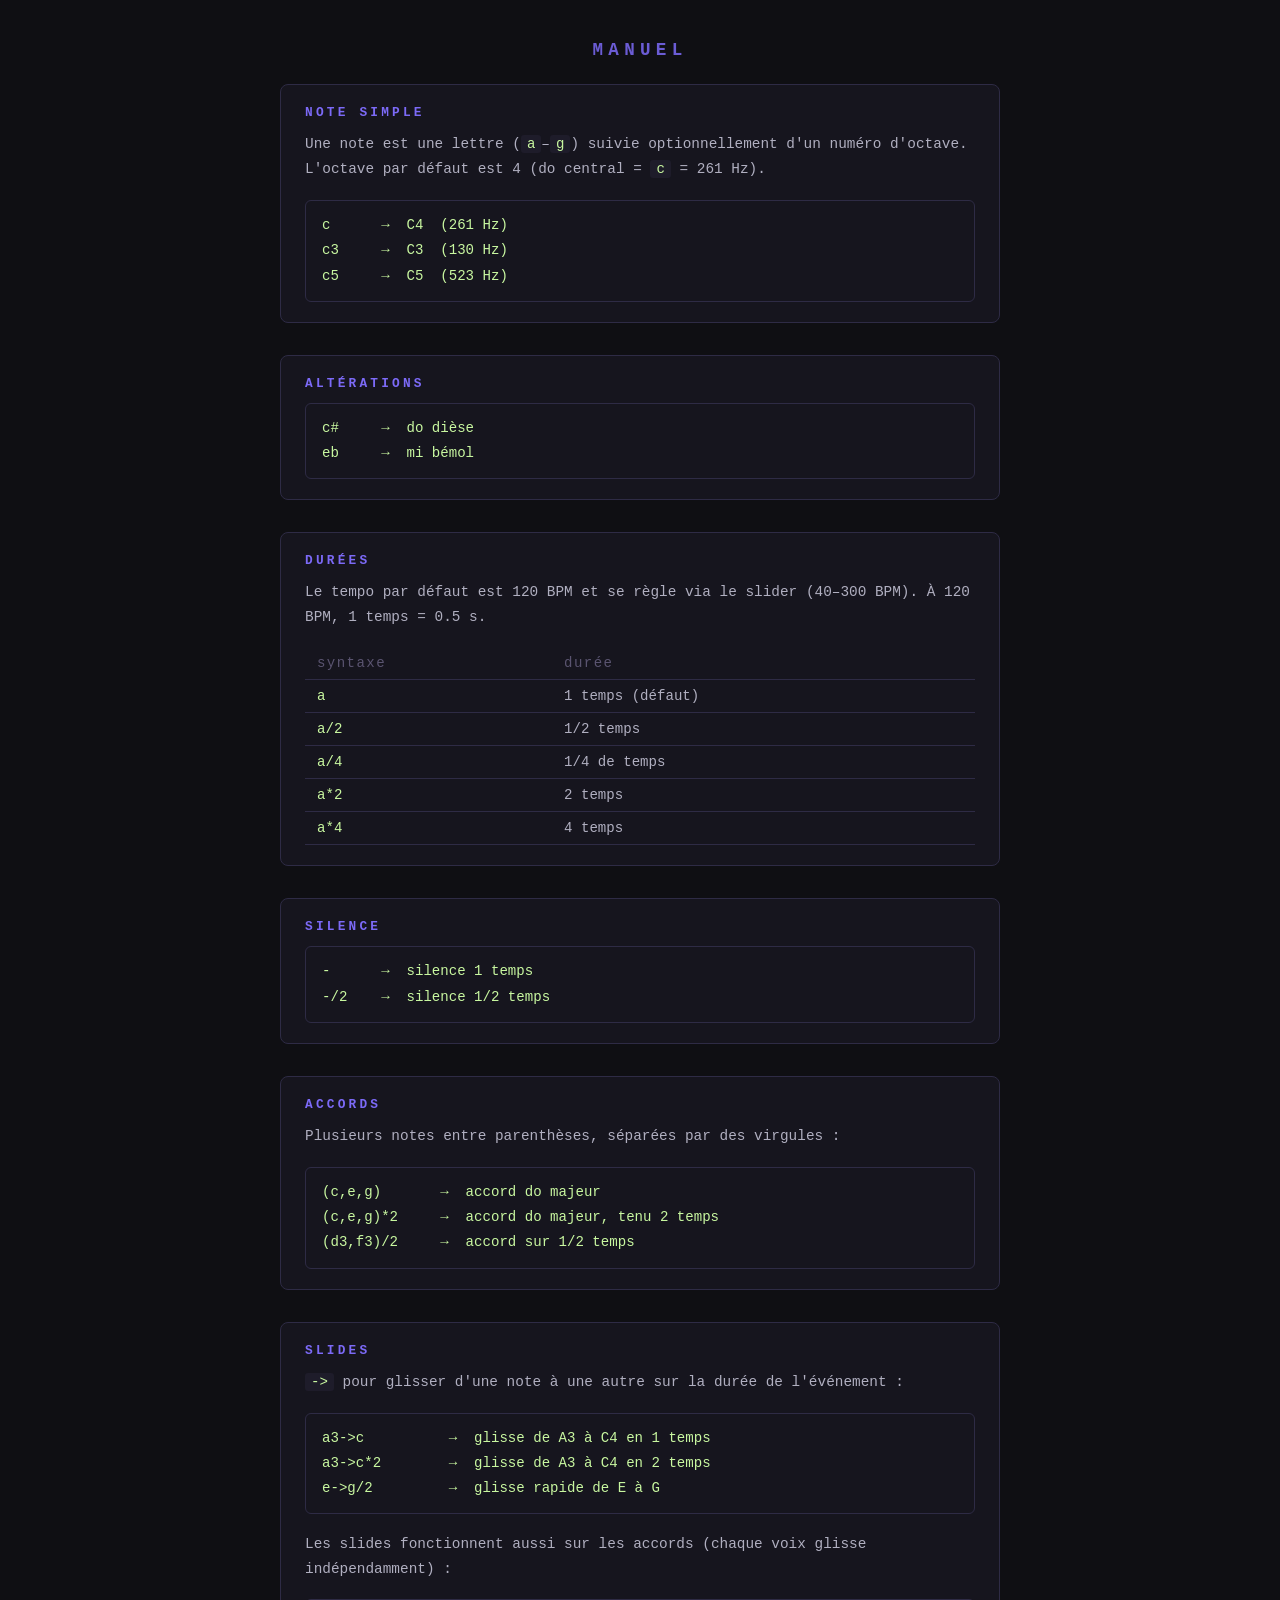
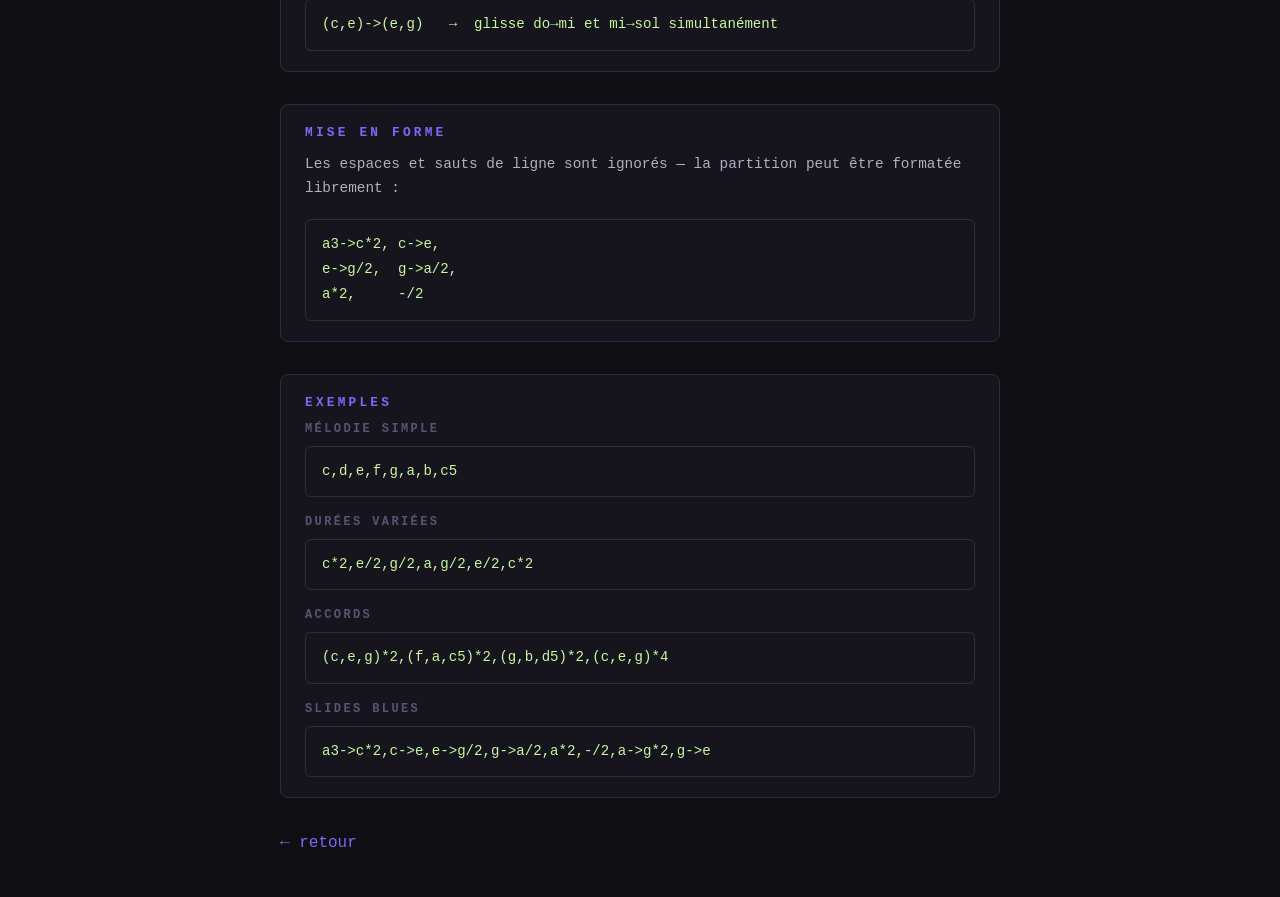
==== manuel.html @ 3284d3ad "yey" ====
<html>
<head>
  <title>manuel — bbdzbp musik</title>
  <link rel="stylesheet" href="./css/index.css">
  <link rel="stylesheet" href="./css/manuel.css">
</head>
<body>
  <h1>manuel</h1>
  <div class="content">

    <div class="block">
      <h2>Note simple</h2>
      <p>Une note est une lettre (<code>a</code>–<code>g</code>) suivie optionnellement d'un numéro d'octave. L'octave par défaut est 4 (do central = <code>c</code> = 261 Hz).</p>
      <br>
      <div class="code-block">c      →  C4  (261 Hz)
c3     →  C3  (130 Hz)
c5     →  C5  (523 Hz)</div>
    </div>

    <div class="block">
      <h2>Altérations</h2>
      <div class="code-block">c#     →  do dièse
eb     →  mi bémol</div>
    </div>

    <div class="block">
      <h2>Durées</h2>
      <p>Le tempo par défaut est 120 BPM et se règle via le slider (40–300 BPM). À 120 BPM, 1 temps = 0.5 s.</p>
      <br>
      <table>
        <tr><th>syntaxe</th><th>durée</th></tr>
        <tr><td>a</td><td>1 temps (défaut)</td></tr>
        <tr><td>a/2</td><td>1/2 temps</td></tr>
        <tr><td>a/4</td><td>1/4 de temps</td></tr>
        <tr><td>a*2</td><td>2 temps</td></tr>
        <tr><td>a*4</td><td>4 temps</td></tr>
      </table>
    </div>

    <div class="block">
      <h2>Silence</h2>
      <div class="code-block">-      →  silence 1 temps
-/2    →  silence 1/2 temps</div>
    </div>

    <div class="block">
      <h2>Accords</h2>
      <p>Plusieurs notes entre parenthèses, séparées par des virgules :</p>
      <br>
      <div class="code-block">(c,e,g)       →  accord do majeur
(c,e,g)*2     →  accord do majeur, tenu 2 temps
(d3,f3)/2     →  accord sur 1/2 temps</div>
    </div>

    <div class="block">
      <h2>Slides</h2>
      <p><code>-></code> pour glisser d'une note à une autre sur la durée de l'événement :</p>
      <br>
      <div class="code-block">a3->c          →  glisse de A3 à C4 en 1 temps
a3->c*2        →  glisse de A3 à C4 en 2 temps
e->g/2         →  glisse rapide de E à G</div>
      <br>
      <p>Les slides fonctionnent aussi sur les accords (chaque voix glisse indépendamment) :</p>
      <br>
      <div class="code-block">(c,e)->(e,g)   →  glisse do→mi et mi→sol simultanément</div>
    </div>

    <div class="block">
      <h2>Mise en forme</h2>
      <p>Les espaces et sauts de ligne sont ignorés — la partition peut être formatée librement :</p>
      <br>
      <div class="code-block">a3->c*2, c->e,
e->g/2,  g->a/2,
a*2,     -/2</div>
    </div>

    <div class="block">
      <h2>Exemples</h2>
      <h3>Mélodie simple</h3>
      <div class="code-block">c,d,e,f,g,a,b,c5</div>
      <br>
      <h3>Durées variées</h3>
      <div class="code-block">c*2,e/2,g/2,a,g/2,e/2,c*2</div>
      <br>
      <h3>Accords</h3>
      <div class="code-block">(c,e,g)*2,(f,a,c5)*2,(g,b,d5)*2,(c,e,g)*4</div>
      <br>
      <h3>Slides blues</h3>
      <div class="code-block">a3->c*2,c->e,e->g/2,g->a/2,a*2,-/2,a->g*2,g->e</div>
    </div>

    <p><a href="./index.html">← retour</a></p>

  </div>
</body>
</html>
---- css/index.css ----
* { box-sizing: border-box; margin: 0; padding: 0; }

body {
  background: #0f0f13;
  color: #e0dfe8;
  font-family: 'Courier New', monospace;
  display: flex;
  flex-direction: column;
  align-items: center;
  min-height: 100vh;
  padding: 40px 20px;
  gap: 24px;
}

a {
  color: #7c6af7;
  font-size: 1rem;
  text-decoration: none;
  border: 1px solid #7c6af7;
  border-radius: 50%;
  width: 28px;
  height: 28px;
  display: flex;
  align-items: center;
  justify-content: center;
  transition: background 0.15s, color 0.15s;
}

a:hover {
  background: #7c6af7;
  color: #fff;
}

.header {
  display: grid;
  grid-template-columns: 1fr auto 1fr;
  align-items: center;
  width: 100%;
  max-width: 720px;
}

.header a {
  justify-self: end;
}

#partition-select {
  width: fit-content;
  background: #1e1c2a;
  color: #e0dfe8;
  border: 1px solid #2e2b45;
  border-radius: 6px;
  padding: 4px 8px;
  font-family: 'Courier New', monospace;
  font-size: 0.8rem;
  outline: none;
  cursor: pointer;
  transition: border-color 0.15s;
}

#partition-select:hover,
#partition-select:focus {
  border-color: #7c6af7;
}


#beat-dot {
  width: 14px;
  height: 14px;
  border-radius: 50%;
  background: #7c6af7;
  box-shadow: 0 0 8px #7c6af7;
  transform: scale(1);
  opacity: 0.3;
}

h1 {
  font-size: 1.1rem;
  letter-spacing: 0.3em;
  text-transform: uppercase;
  color: #7c6af7;
  opacity: 0.85;
}

#partition {
  width: 100%;
  max-width: 720px;
  height: 260px;
  background: #16151e;
  color: #c8f7a0;
  border: 1px solid #2e2b45;
  border-radius: 8px;
  padding: 16px;
  font-family: 'Courier New', monospace;
  font-size: 0.95rem;
  line-height: 1.7;
  resize: vertical;
  outline: none;
  transition: border-color 0.2s;
}

#partition:focus {
  border-color: #7c6af7;
}

#partition-display {
  width: 100%;
  max-width: 720px;
  height: 260px;
  background: #16151e;
  color: #c8f7a0;
  border: 1px solid #2e2b45;
  border-radius: 8px;
  padding: 16px;
  font-family: 'Courier New', monospace;
  font-size: 0.95rem;
  line-height: 1.7;
  white-space: pre-wrap;
  word-break: break-all;
  overflow-y: auto;
  display: none;
}

#partition-display mark {
  background: rgba(124, 106, 247, 0.25);
  color: #fff;
  font-weight: bold;
  border-radius: 3px;
  padding: 0 2px;
  text-shadow: 0 0 8px rgba(124, 106, 247, 0.6);
}

.controls {
  display: flex;
  gap: 12px;
  align-items: center;
}

.tempo {
  display: flex;
  align-items: center;
  gap: 8px;
}

.tempo input[type="range"] {
  -webkit-appearance: none;
  appearance: none;
  width: 100px;
  height: 3px;
  background: #2e2b45;
  border-radius: 2px;
  outline: none;
  cursor: pointer;
}

.tempo input[type="range"]::-webkit-slider-thumb {
  -webkit-appearance: none;
  width: 14px;
  height: 14px;
  border-radius: 50%;
  background: #7c6af7;
  cursor: pointer;
  transition: background 0.15s;
}

.tempo input[type="range"]::-webkit-slider-thumb:hover {
  background: #fff;
}

#tempo-label {
  font-size: 0.8rem;
  color: #7c6af7;
  min-width: 60px;
}

button {
  background: #1e1c2a;
  color: #e0dfe8;
  border: 1px solid #2e2b45;
  border-radius: 6px;
  padding: 10px 22px;
  font-family: 'Courier New', monospace;
  font-size: 0.85rem;
  letter-spacing: 0.1em;
  cursor: pointer;
  transition: background 0.15s, border-color 0.15s, color 0.15s;
}

button:hover {
  background: #2a2740;
  border-color: #7c6af7;
  color: #fff;
}

button:active {
  background: #7c6af7;
  color: #fff;
}
---- css/manuel.css ----
.content {
  width: 100%;
  max-width: 720px;
  display: flex;
  flex-direction: column;
  gap: 32px;
}

h2 {
  font-size: 0.8rem;
  letter-spacing: 0.25em;
  text-transform: uppercase;
  color: #7c6af7;
  margin-bottom: 12px;
}

h3 {
  font-size: 0.75rem;
  letter-spacing: 0.2em;
  text-transform: uppercase;
  color: #5a5470;
  margin-bottom: 10px;
}

p {
  font-size: 0.9rem;
  line-height: 1.7;
  color: #b0afc0;
}

pre, code {
  font-family: 'Courier New', monospace;
}

code {
  background: #1e1c2a;
  color: #c8f7a0;
  padding: 1px 6px;
  border-radius: 3px;
  font-size: 0.88rem;
}

.block {
  background: #16151e;
  border: 1px solid #2e2b45;
  border-radius: 8px;
  padding: 20px 24px;
}

.code-block {
  background: #16151e;
  border: 1px solid #2e2b45;
  border-radius: 6px;
  padding: 12px 16px;
  color: #c8f7a0;
  font-size: 0.88rem;
  line-height: 1.8;
  white-space: pre;
  overflow-x: auto;
}

table {
  width: 100%;
  border-collapse: collapse;
  font-size: 0.88rem;
}

td, th {
  padding: 8px 12px;
  text-align: left;
  border-bottom: 1px solid #2e2b45;
}

th {
  color: #5a5470;
  font-weight: normal;
  letter-spacing: 0.1em;
}

td:first-child {
  color: #c8f7a0;
}

td:last-child {
  color: #b0afc0;
}

a {
  color: #7c6af7;
  text-decoration: none;
  border: none;
  width: auto;
  height: auto;
  border-radius: 0;
  display: inline;
}

a:hover {
  text-decoration: underline;
  background: none;
  color: #7c6af7;
}
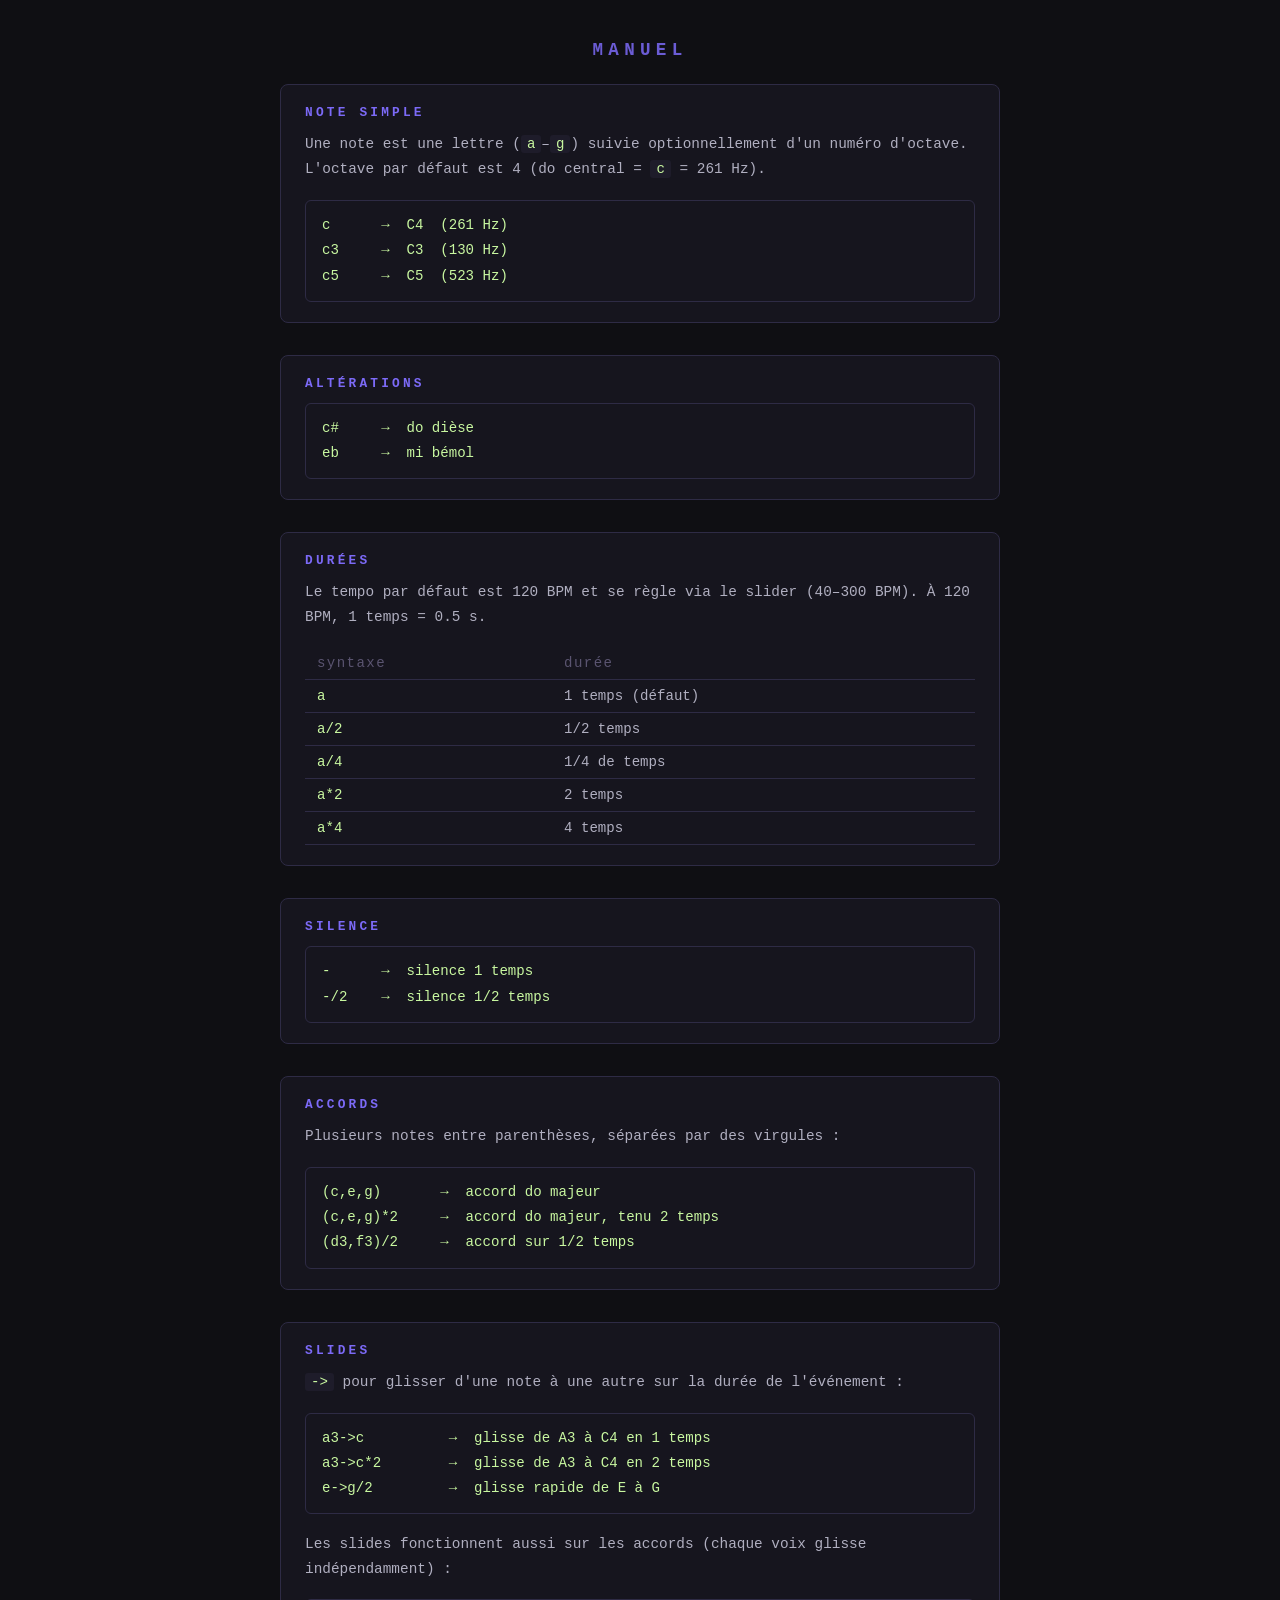
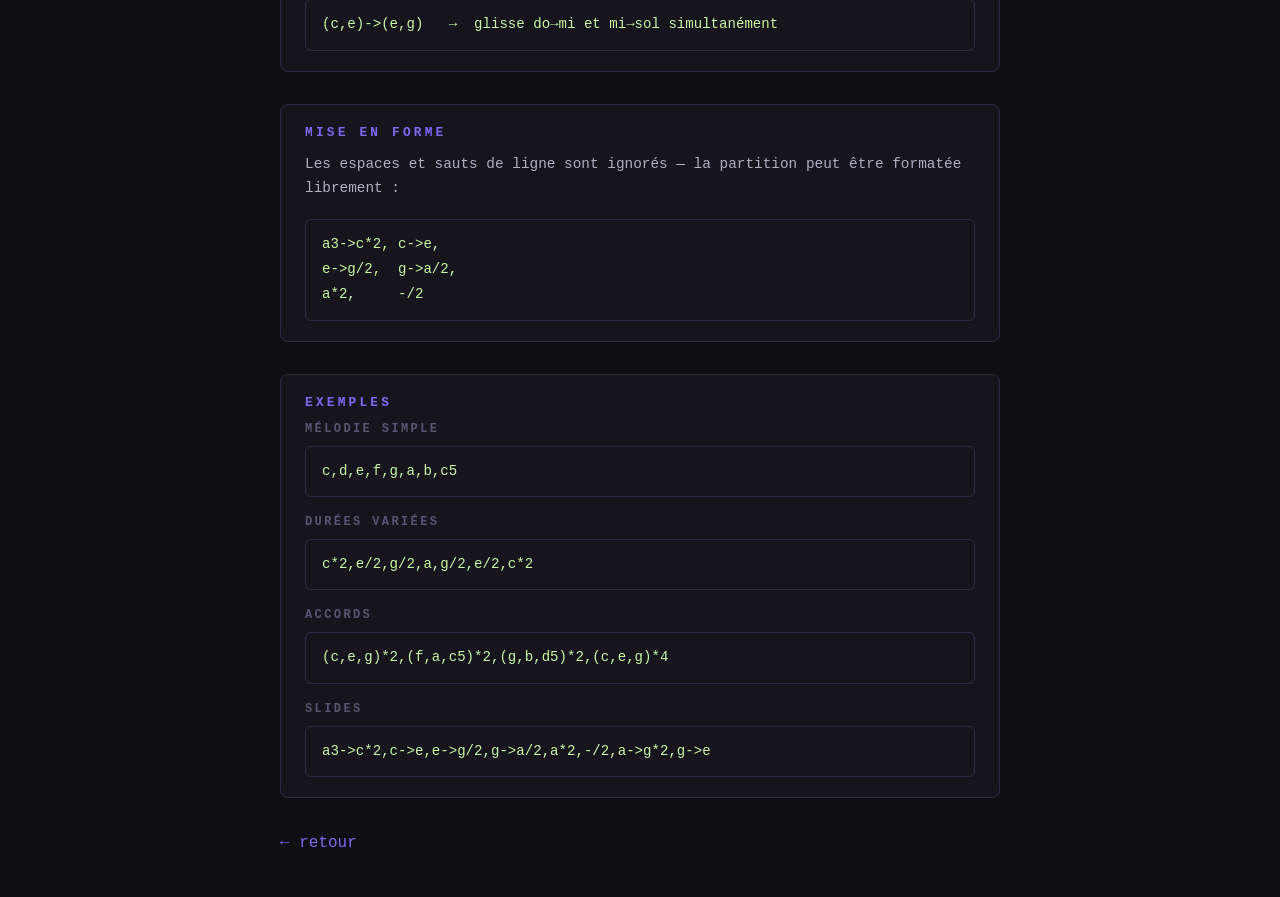
==== commit 865ad701: "update slides" ====
--- a/manuel.html
+++ b/manuel.html
@@ -85,7 +85,7 @@
       <h3>Accords</h3>
       <div class="code-block">(c,e,g)*2,(f,a,c5)*2,(g,b,d5)*2,(c,e,g)*4</div>
       <br>
-      <h3>Slides blues</h3>
+      <h3>Slides</h3>
       <div class="code-block">a3->c*2,c->e,e->g/2,g->a/2,a*2,-/2,a->g*2,g->e</div>
     </div>
 
--- a/css/index.css
+++ b/css/index.css
@@ -64,6 +64,7 @@
 
 
 #beat-dot {
+  position: fixed;
   width: 14px;
   height: 14px;
   border-radius: 50%;
@@ -71,6 +72,7 @@
   box-shadow: 0 0 8px #7c6af7;
   transform: scale(1);
   opacity: 0.3;
+  pointer-events: none;
 }
 
 h1 {
@@ -172,26 +174,90 @@
   min-width: 60px;
 }
 
+#toast {
+  position: fixed;
+  bottom: 32px;
+  left: 50%;
+  transform: translateX(-50%) translateY(20px);
+  background: #2a2740;
+  color: #c8f7a0;
+  border: 1px solid #7c6af7;
+  border-radius: 8px;
+  padding: 10px 20px;
+  font-size: 0.85rem;
+  opacity: 0;
+  transition: opacity 0.2s, transform 0.2s;
+  pointer-events: none;
+  white-space: nowrap;
+}
+
+#toast.show {
+  opacity: 1;
+  transform: translateX(-50%) translateY(0);
+}
+
+@media (max-width: 600px) {
+  button[onclick="downloadPartition();"] {
+    display: none;
+  }
+
+  body {
+    padding: 24px 16px;
+    gap: 16px;
+  }
+
+  #partition,
+  #partition-display {
+    height: 180px;
+    font-size: 0.8rem;
+  }
+
+  .controls {
+    flex-wrap: wrap;
+    justify-content: center;
+  }
+
+  button {
+    padding: 12px 18px;
+    font-size: 0.8rem;
+    flex: 1;
+    min-width: 80px;
+  }
+
+  .tempo {
+    width: 100%;
+    justify-content: center;
+  }
+
+  .tempo input[type="range"] {
+    width: 140px;
+  }
+
+  #partition-select {
+    font-size: 0.75rem;
+    max-width: 90px;
+  }
+}
+
 button {
-  background: #1e1c2a;
-  color: #e0dfe8;
-  border: 1px solid #2e2b45;
+  background: none;
+  color: #7c6af7;
+  border: none;
   border-radius: 6px;
-  padding: 10px 22px;
-  font-family: 'Courier New', monospace;
-  font-size: 0.85rem;
-  letter-spacing: 0.1em;
-  cursor: pointer;
-  transition: background 0.15s, border-color 0.15s, color 0.15s;
+  padding: 12px 20px;
+  font-size: 2rem;
+  cursor: pointer;
+  transition: color 0.15s, transform 0.1s, text-shadow 0.1s;
+  -webkit-tap-highlight-color: transparent;
+  touch-action: manipulation;
 }
 
 button:hover {
-  background: #2a2740;
-  border-color: #7c6af7;
+  color: #a99fff;
+}
+
+button:active {
   color: #fff;
-}
-
-button:active {
-  background: #7c6af7;
-  color: #fff;
-}
+  transform: scale(0.9);
+  text-shadow: 0 0 20px #7c6af7, 0 0 40px #7c6af7;
+}
